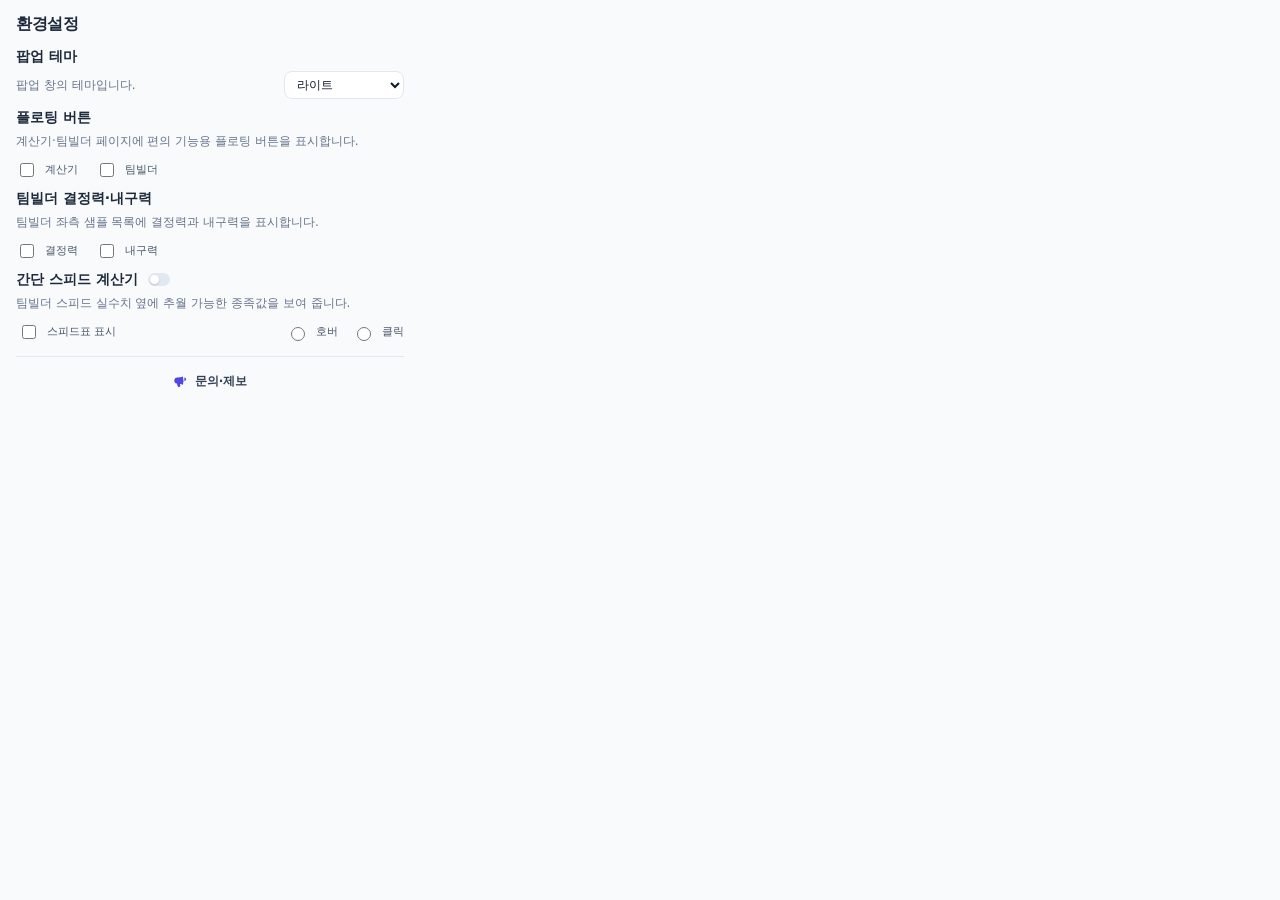
==== extension/popup.html @ 236f614c "feat(extension): 간단 스피드 계산기 환경설정과 팝업 UI 정리 - 팝업에 전체 On/Off, 스피드표 표시·호버/클릭 선택(chrome.storage) - 간단 계산" ====
<!DOCTYPE html>
<html lang="ko">
<head>
  <meta charset="UTF-8" />
  <meta name="viewport" content="width=device-width, initial-scale=1.0" />
  <title>도우미누오 · 환경설정</title>
  <link rel="stylesheet" href="popup.css" />
</head>
<body>
  <div class="wrap">
    <div class="popup-head">
      <h1 class="popup-title">환경설정</h1>
    </div>

    <section id="panelSettings" role="region" aria-label="환경설정">
      <section class="options-section options-section--theme" aria-labelledby="theme-heading">
        <h3 id="theme-heading" class="options-heading">팝업 테마</h3>
        <div class="theme-row">
          <p class="sub options-desc theme-row-desc">팝업 창의 테마입니다.</p>
          <label class="sr-only" for="themeSelect">팝업 테마 선택</label>
          <select id="themeSelect" class="options-theme-select" aria-labelledby="theme-heading">
            <option value="light">라이트</option>
            <option value="dark">다크</option>
            <option value="system">시스템 (자동)</option>
          </select>
        </div>
      </section>

      <section class="options-section" aria-labelledby="floating-heading">
        <h3 id="floating-heading" class="options-heading">플로팅 버튼</h3>
        <p class="sub options-desc">계산기·팀빌더 페이지에 편의 기능용 플로팅 버튼을 표시합니다.</p>
        <div class="settings-options-row" role="group" aria-label="플로팅 표시 대상">
          <label class="settings-option-row" for="showCalcFloating">
            <input type="checkbox" id="showCalcFloating" />
            <span>계산기</span>
          </label>
          <label class="settings-option-row" for="showTeamBuilderFloating">
            <input type="checkbox" id="showTeamBuilderFloating" />
            <span>팀빌더</span>
          </label>
        </div>
      </section>

      <section class="options-section" aria-labelledby="tb-inline-heading">
        <h3 id="tb-inline-heading" class="options-heading">팀빌더 결정력·내구력</h3>
        <p class="sub options-desc">팀빌더 좌측 샘플 목록에 결정력과 내구력을 표시합니다.</p>
        <div class="settings-options-row" role="group" aria-label="팀빌더 인라인 표시">
          <label class="settings-option-row" for="tbInlineMovePower">
            <input type="checkbox" id="tbInlineMovePower" />
            <span>결정력</span>
          </label>
          <label class="settings-option-row" for="tbInlineBulk">
            <input type="checkbox" id="tbInlineBulk" />
            <span>내구력</span>
          </label>
        </div>
      </section>

      <section class="options-section" aria-labelledby="simple-speed-heading">
        <div class="settings-heading-row">
          <h3 id="simple-speed-heading" class="options-heading">간단 스피드 계산기</h3>
          <label class="toggle-switch" title="기능 켜기/끄기">
            <input type="checkbox" id="simpleSpeedCalcEnabled" aria-labelledby="simple-speed-heading" />
            <span class="toggle-switch-track" aria-hidden="true"></span>
          </label>
        </div>
        <p class="sub options-desc">
          팀빌더 스피드 실수치 옆에 추월 가능한 종족값을 보여 줍니다.
        </p>
        <div id="speedTableOptions" class="speed-table-options">
          <div class="speed-table-row" role="group" aria-label="스피드표">
            <label class="settings-option-row speed-table-check" for="speedTableShow">
              <input type="checkbox" id="speedTableShow" />
              <span>스피드표 표시</span>
            </label>
            <div class="speed-table-trigger-radios" id="speedTableTriggerGroup">
              <label class="settings-option-row speed-trigger-radio" for="speedTableTriggerHover">
                <input type="radio" name="speedTableTrigger" id="speedTableTriggerHover" value="hover" />
                <span>호버</span>
              </label>
              <label class="settings-option-row speed-trigger-radio" for="speedTableTriggerClick">
                <input type="radio" name="speedTableTrigger" id="speedTableTriggerClick" value="click" />
                <span>클릭</span>
              </label>
            </div>
          </div>
        </div>
      </section>
    </section>

    <footer class="popup-foot">
      <a class="popup-foot__link"
         href="https://docs.google.com/forms/d/e/1FAIpQLSfA97NKxUqModwfLulTKqiBrSmnYvwPUEaMXa1__-lP5orG1Q/viewform?usp=header"
         target="_blank"
         rel="noopener noreferrer"
         aria-label="문의·제보 폼을 새 탭에서 엽니다">
        <svg class="popup-foot__icon" viewBox="0 0 24 24" aria-hidden="true" focusable="false">
          <path fill="currentColor" d="M16.881 4.346A23.112 23.112 0 0 1 8.25 6H7.5a5.25 5.25 0 0 0-.88 10.428 21.74 21.74 0 0 0 1.728 4.93c.42.838 1.41 1.21 2.32.94l.78-.236c.94-.281 1.456-1.282 1.151-2.214a17.836 17.836 0 0 0-1.1-2.69 23.115 23.115 0 0 1 5.382 1.345 23.247 23.247 0 0 0 0-14.157Z M19.5 6a3 3 0 0 1 0 6V6Z"/>
        </svg>
        <span class="popup-foot__text">문의·제보</span>
      </a>
    </footer>
  </div>

  <script src="popup.js"></script>
</body>
</html>
---- extension/popup.css ----
* {
  box-sizing: border-box;
}

html {
  color-scheme: light dark;
  --bg: #f8fafc;
  --text: #0f172a;
  --text-muted: #64748b;
  --heading: #1e293b;
  --label: #475569;
  --label-strong: #334155;
  --border: #e2e8f0;
  --card-bg: #fff;
  --input-bg: #fff;
  --btn-bg: #4f46e5;
  --focus: #818cf8;
  --focus-ring: rgba(129, 140, 248, 0.25);
}

@media (prefers-color-scheme: dark) {
  html:not([data-theme]) {
    --bg: #0f172a;
    --text: #e2e8f0;
    --text-muted: #94a3b8;
    --heading: #f8fafc;
    --label: #cbd5e1;
    --label-strong: #e2e8f0;
    --border: #334155;
    --card-bg: #1e293b;
    --input-bg: #0f172a;
    --btn-bg: #6366f1;
    --focus-ring: rgba(129, 140, 248, 0.35);
  }
}

html[data-theme='light'] {
  --bg: #f8fafc;
  --text: #0f172a;
  --text-muted: #64748b;
  --heading: #1e293b;
  --label: #475569;
  --label-strong: #334155;
  --border: #e2e8f0;
  --card-bg: #fff;
  --input-bg: #fff;
  --btn-bg: #4f46e5;
  --focus-ring: rgba(129, 140, 248, 0.25);
}

html[data-theme='dark'] {
  --bg: #0f172a;
  --text: #e2e8f0;
  --text-muted: #94a3b8;
  --heading: #f8fafc;
  --label: #cbd5e1;
  --label-strong: #e2e8f0;
  --border: #334155;
  --card-bg: #1e293b;
  --input-bg: #0f172a;
  --btn-bg: #6366f1;
  --focus-ring: rgba(129, 140, 248, 0.35);
}

@media (prefers-color-scheme: dark) {
  html[data-theme='system'] {
    --bg: #0f172a;
    --text: #e2e8f0;
    --text-muted: #94a3b8;
    --heading: #f8fafc;
    --label: #cbd5e1;
    --label-strong: #e2e8f0;
    --border: #334155;
    --card-bg: #1e293b;
    --input-bg: #0f172a;
    --btn-bg: #6366f1;
    --focus-ring: rgba(129, 140, 248, 0.35);
  }
}

body {
  margin: 0;
  min-width: 320px;
  max-width: 420px;
  font-family: system-ui, -apple-system, 'Segoe UI', sans-serif;
  font-size: 14px;
  line-height: 1.5;
  color: var(--text);
  background: var(--bg);
}

.wrap {
  padding: 14px 16px 16px;
}

.popup-head {
  display: flex;
  align-items: center;
  margin-bottom: 12px;
}

.popup-title {
  margin: 0;
  font-size: 16px;
  font-weight: 700;
  letter-spacing: -0.02em;
  line-height: 1.25;
  color: var(--heading);
}

.sub {
  margin: 0 0 10px;
  font-size: 12px;
  color: var(--text-muted);
}

#panelSettings .options-section {
  margin-top: 8px;
}

#panelSettings .options-section:first-of-type {
  margin-top: 0;
}

#panelSettings .options-heading {
  margin: 0 0 4px;
  font-size: 14px;
  font-weight: 700;
  color: var(--heading);
}

#panelSettings .settings-options-row {
  display: flex;
  flex-flow: row wrap;
  align-items: center;
  gap: 12px 18px;
  margin: 0 0 4px;
}

#panelSettings .settings-option-row {
  display: inline-flex;
  align-items: center;
  gap: 8px;
  margin: 0;
  font-size: 11px;
  font-weight: 400;
  line-height: 1.4;
  color: var(--label);
  cursor: pointer;
  user-select: none;
}

#panelSettings .settings-option-row input {
  flex-shrink: 0;
  width: 14px;
  height: 14px;
  accent-color: var(--btn-bg);
}

#panelSettings .options-desc {
  margin-bottom: 10px;
}

#panelSettings .theme-row {
  display: flex;
  flex-wrap: wrap;
  align-items: center;
  justify-content: space-between;
  gap: 8px 12px;
}

#panelSettings .theme-row-desc {
  flex: 1 1 auto;
  min-width: 0;
  margin-bottom: 0;
}

#panelSettings .settings-heading-row {
  display: flex;
  flex-wrap: wrap;
  align-items: center;
  justify-content: flex-start;
  gap: 10px;
  margin-bottom: 4px;
}

#panelSettings .settings-heading-row .options-heading {
  margin-bottom: 0;
  flex: 0 1 auto;
  min-width: 0;
}

.toggle-switch {
  position: relative;
  display: inline-block;
  flex: 0 0 auto;
  width: 22px;
  height: 13px;
  cursor: pointer;
}

.toggle-switch input {
  position: absolute;
  opacity: 0;
  width: 0;
  height: 0;
}

.toggle-switch-track {
  position: absolute;
  inset: 0;
  border-radius: 7px;
  background: var(--border);
  transition: background 0.2s ease;
}

.toggle-switch-track::after {
  content: '';
  position: absolute;
  top: 2px;
  left: 2px;
  width: 9px;
  height: 9px;
  border-radius: 50%;
  background: var(--card-bg);
  box-shadow: 0 1px 2px rgba(15, 23, 42, 0.18);
  transition: transform 0.2s ease;
}

.toggle-switch input:checked + .toggle-switch-track {
  background: var(--btn-bg);
}

.toggle-switch input:checked + .toggle-switch-track::after {
  transform: translateX(9px);
}

.toggle-switch input:focus-visible + .toggle-switch-track {
  box-shadow: 0 0 0 2px var(--focus-ring);
}

.speed-table-options {
  margin-top: 2px;
  padding-left: 2px;
}

.speed-table-row {
  display: flex;
  flex-wrap: wrap;
  align-items: center;
  justify-content: space-between;
  gap: 10px 14px;
}

.speed-table-check {
  margin: 0;
  flex: 1 1 auto;
  min-width: 0;
}

.speed-table-trigger-radios {
  display: flex;
  flex-wrap: nowrap;
  align-items: center;
  justify-content: flex-end;
  gap: 12px 14px;
  flex: 0 0 auto;
}

.speed-trigger-radio {
  margin: 0;
}

.speed-trigger-radio span {
  white-space: nowrap;
}

.speed-table-trigger-radios input[type='radio']:disabled + span {
  opacity: 0.45;
}

#speedTableShow:disabled + span {
  opacity: 0.55;
}

#panelSettings .options-theme-select {
  display: block;
  width: 100%;
  max-width: 100%;
  box-sizing: border-box;
  margin: 0;
  padding: 8px 10px;
  font-size: 13px;
  font-weight: 500;
  color: var(--text);
  background: var(--input-bg);
  border: 1px solid var(--border);
  border-radius: 8px;
  cursor: pointer;
}

#panelSettings .options-theme-select:focus {
  outline: none;
  border-color: var(--btn-bg);
  box-shadow: 0 0 0 2px var(--focus-ring);
}

#panelSettings .theme-row .options-theme-select {
  flex: 0 0 auto;
  width: auto;
  min-width: 7.5rem;
  max-width: 10rem;
  padding: 5px 8px;
  font-size: 12px;
}

.popup-foot {
  display: flex;
  justify-content: center;
  margin-top: 14px;
  padding-top: 10px;
  border-top: 1px solid var(--border);
}

.popup-foot__link {
  display: inline-flex;
  gap: 8px;
  align-items: center;
  padding: 6px 10px;
  color: var(--label);
  text-decoration: none;
  border-radius: 6px;
}

.popup-foot__link:hover,
.popup-foot__link:focus-visible {
  color: var(--label-strong);
  background: var(--card-bg);
  outline: none;
  box-shadow: 0 0 0 2px var(--focus-ring);
}

.popup-foot__icon {
  flex: 0 0 auto;
  width: 14px;
  height: 14px;
  color: var(--btn-bg);
}

.popup-foot__text {
  font-size: 12px;
  font-weight: 600;
  line-height: 1.4;
  color: var(--label-strong);
}

.sr-only {
  position: absolute;
  width: 1px;
  height: 1px;
  padding: 0;
  margin: -1px;
  overflow: hidden;
  clip: rect(0, 0, 0, 0);
  white-space: nowrap;
  border: 0;
}
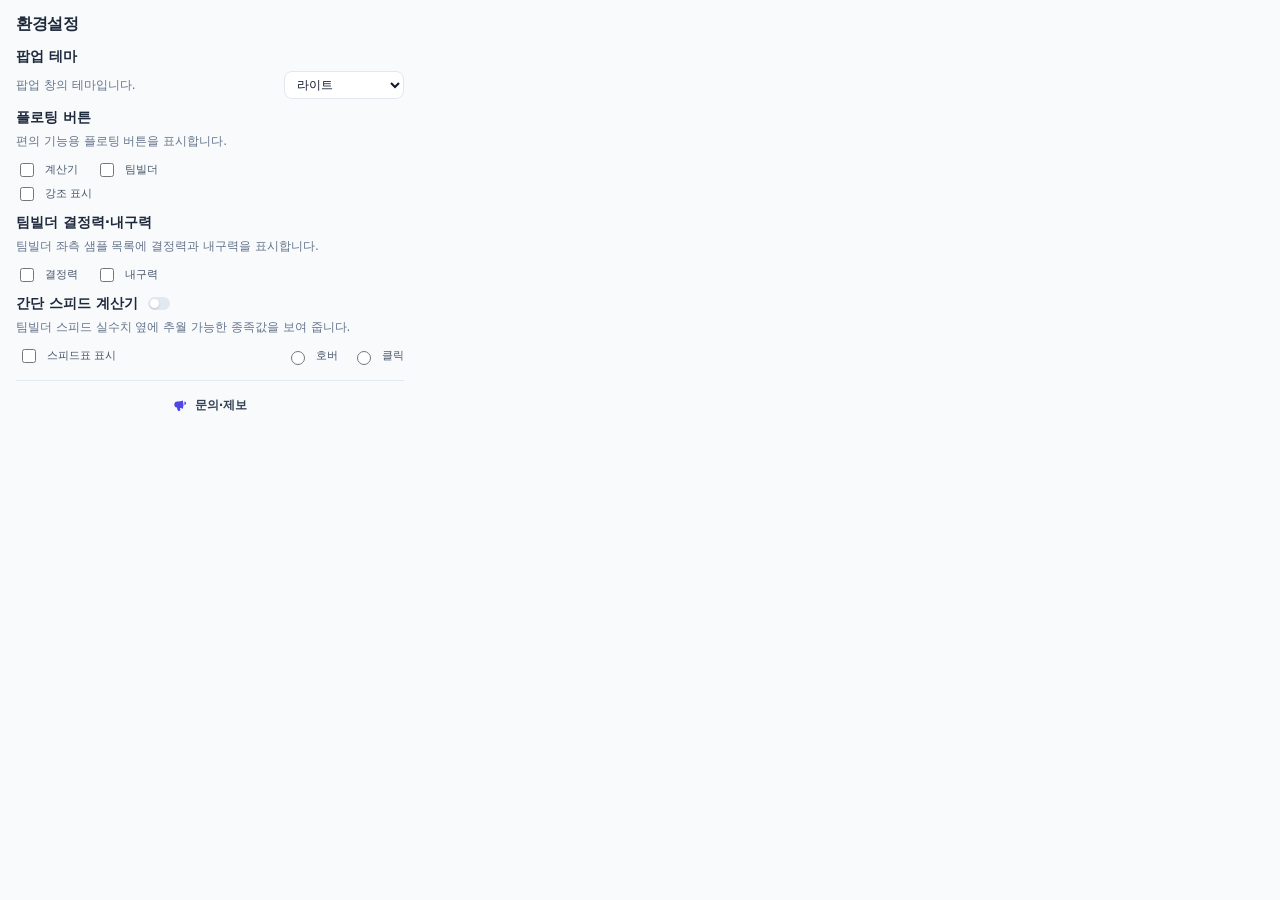
==== commit f6a2fa74: "feat(calc): ghost ring + FAB·팝업 조정 및 문서·README 정리 - calcGhostRing.js 추가, manifest·calcFill 연동 - 계산기 " ====
--- a/extension/popup.html
+++ b/extension/popup.html
@@ -28,7 +28,7 @@
 
       <section class="options-section" aria-labelledby="floating-heading">
         <h3 id="floating-heading" class="options-heading">플로팅 버튼</h3>
-        <p class="sub options-desc">계산기·팀빌더 페이지에 편의 기능용 플로팅 버튼을 표시합니다.</p>
+        <p class="sub options-desc">편의 기능용 플로팅 버튼을 표시합니다.</p>
         <div class="settings-options-row" role="group" aria-label="플로팅 표시 대상">
           <label class="settings-option-row" for="showCalcFloating">
             <input type="checkbox" id="showCalcFloating" />
@@ -37,6 +37,12 @@
           <label class="settings-option-row" for="showTeamBuilderFloating">
             <input type="checkbox" id="showTeamBuilderFloating" />
             <span>팀빌더</span>
+          </label>
+        </div>
+        <div class="settings-options-row" role="group" aria-label="데미지 계산기 패널 강조">
+          <label class="settings-option-row" for="calcGhostRingEnabled">
+            <input type="checkbox" id="calcGhostRingEnabled" />
+            <span>강조 표시</span>
           </label>
         </div>
       </section>
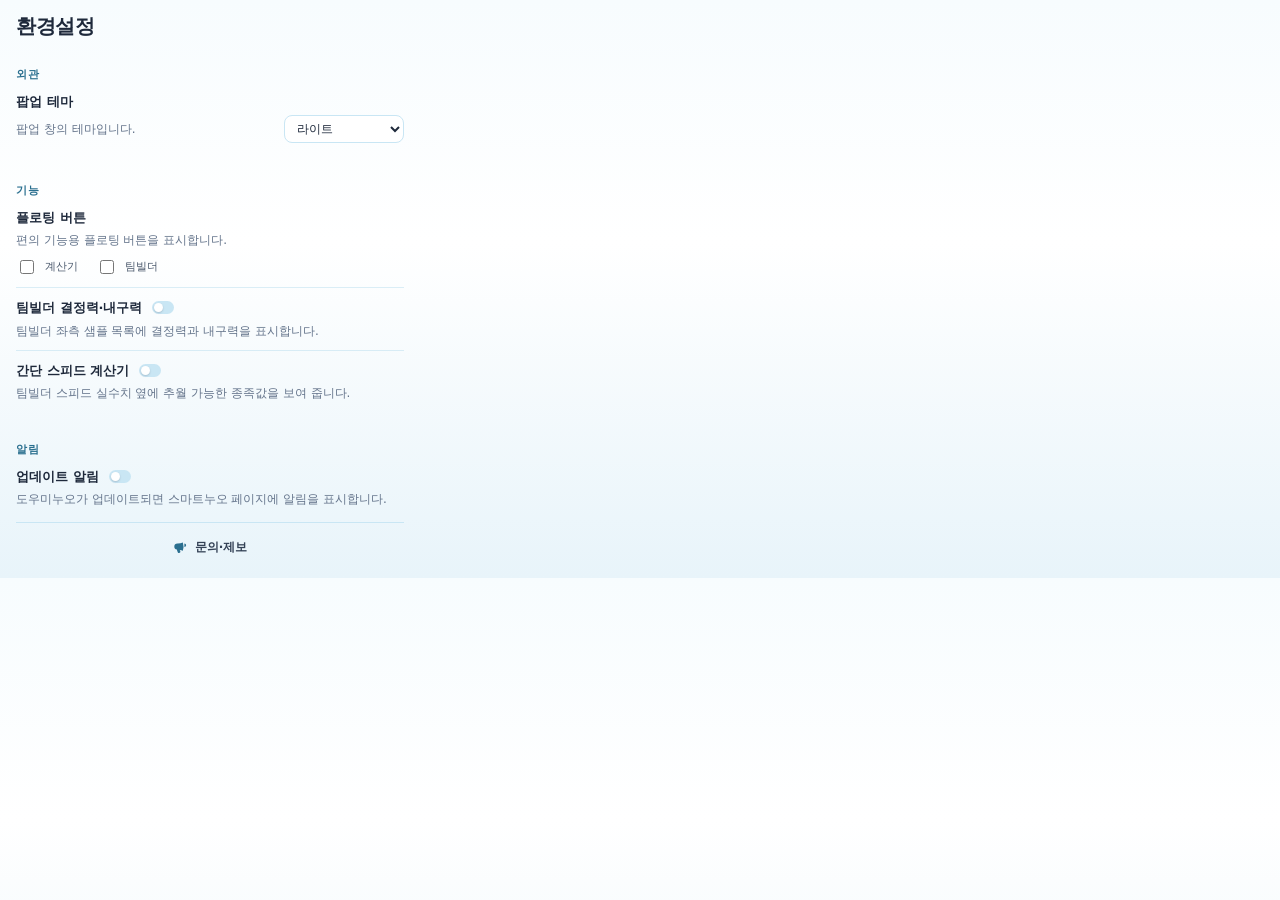
==== commit 7e87d0a4: "feat(ext): popup renewal, FAB prefs, update toast Embed settings popup from calc/team FABs; teal mod" ====
--- a/extension/popup.html
+++ b/extension/popup.html
@@ -10,9 +10,18 @@
   <div class="wrap">
     <div class="popup-head">
       <h1 class="popup-title">환경설정</h1>
+      <a id="popupVersion"
+         class="popup-version"
+         href="https://github.com/HyunbinPark2359/douminuo/blob/main/CHANGELOG.md"
+         target="_blank"
+         rel="noopener noreferrer"
+         aria-label="변경 내역을 새 탭에서 엽니다"></a>
     </div>
 
     <section id="panelSettings" role="region" aria-label="환경설정">
+
+      <h2 class="group-heading">외관</h2>
+
       <section class="options-section options-section--theme" aria-labelledby="theme-heading">
         <h3 id="theme-heading" class="options-heading">팝업 테마</h3>
         <div class="theme-row">
@@ -25,6 +34,8 @@
           </select>
         </div>
       </section>
+
+      <h2 class="group-heading">기능</h2>
 
       <section class="options-section" aria-labelledby="floating-heading">
         <h3 id="floating-heading" class="options-heading">플로팅 버튼</h3>
@@ -39,28 +50,22 @@
             <span>팀빌더</span>
           </label>
         </div>
-        <div class="settings-options-row" role="group" aria-label="데미지 계산기 패널 강조">
-          <label class="settings-option-row" for="calcGhostRingEnabled">
-            <input type="checkbox" id="calcGhostRingEnabled" />
-            <span>강조 표시</span>
+      </section>
+
+      <hr class="section-divider">
+
+      <section class="options-section" aria-labelledby="tb-inline-heading">
+        <div class="settings-heading-row">
+          <h3 id="tb-inline-heading" class="options-heading">팀빌더 결정력·내구력</h3>
+          <label class="toggle-switch" title="기능 켜기/끄기">
+            <input type="checkbox" id="tbInlineEnabled" aria-labelledby="tb-inline-heading" />
+            <span class="toggle-switch-track" aria-hidden="true"></span>
           </label>
         </div>
+        <p class="sub options-desc">팀빌더 좌측 샘플 목록에 결정력과 내구력을 표시합니다.</p>
       </section>
 
-      <section class="options-section" aria-labelledby="tb-inline-heading">
-        <h3 id="tb-inline-heading" class="options-heading">팀빌더 결정력·내구력</h3>
-        <p class="sub options-desc">팀빌더 좌측 샘플 목록에 결정력과 내구력을 표시합니다.</p>
-        <div class="settings-options-row" role="group" aria-label="팀빌더 인라인 표시">
-          <label class="settings-option-row" for="tbInlineMovePower">
-            <input type="checkbox" id="tbInlineMovePower" />
-            <span>결정력</span>
-          </label>
-          <label class="settings-option-row" for="tbInlineBulk">
-            <input type="checkbox" id="tbInlineBulk" />
-            <span>내구력</span>
-          </label>
-        </div>
-      </section>
+      <hr class="section-divider">
 
       <section class="options-section" aria-labelledby="simple-speed-heading">
         <div class="settings-heading-row">
@@ -70,28 +75,22 @@
             <span class="toggle-switch-track" aria-hidden="true"></span>
           </label>
         </div>
-        <p class="sub options-desc">
-          팀빌더 스피드 실수치 옆에 추월 가능한 종족값을 보여 줍니다.
-        </p>
-        <div id="speedTableOptions" class="speed-table-options">
-          <div class="speed-table-row" role="group" aria-label="스피드표">
-            <label class="settings-option-row speed-table-check" for="speedTableShow">
-              <input type="checkbox" id="speedTableShow" />
-              <span>스피드표 표시</span>
-            </label>
-            <div class="speed-table-trigger-radios" id="speedTableTriggerGroup">
-              <label class="settings-option-row speed-trigger-radio" for="speedTableTriggerHover">
-                <input type="radio" name="speedTableTrigger" id="speedTableTriggerHover" value="hover" />
-                <span>호버</span>
-              </label>
-              <label class="settings-option-row speed-trigger-radio" for="speedTableTriggerClick">
-                <input type="radio" name="speedTableTrigger" id="speedTableTriggerClick" value="click" />
-                <span>클릭</span>
-              </label>
-            </div>
-          </div>
+        <p class="sub options-desc">팀빌더 스피드 실수치 옆에 추월 가능한 종족값을 보여 줍니다.</p>
+      </section>
+
+      <h2 class="group-heading">알림</h2>
+
+      <section class="options-section" aria-labelledby="update-notice-heading">
+        <div class="settings-heading-row">
+          <h3 id="update-notice-heading" class="options-heading">업데이트 알림</h3>
+          <label class="toggle-switch" title="기능 켜기/끄기">
+            <input type="checkbox" id="updateNoticeEnabled" aria-labelledby="update-notice-heading" />
+            <span class="toggle-switch-track" aria-hidden="true"></span>
+          </label>
         </div>
+        <p class="sub options-desc">도우미누오가 업데이트되면 스마트누오 페이지에 알림을 표시합니다.</p>
       </section>
+
     </section>
 
     <footer class="popup-foot">
--- a/extension/popup.css
+++ b/extension/popup.css
@@ -4,77 +4,88 @@
 
 html {
   color-scheme: light dark;
-  --bg: #f8fafc;
-  --text: #0f172a;
+  --bg: #f7fcfe;
+  --text: #1e293b;
   --text-muted: #64748b;
   --heading: #1e293b;
+  --group-heading: #2a6f8f;
   --label: #475569;
   --label-strong: #334155;
-  --border: #e2e8f0;
-  --card-bg: #fff;
-  --input-bg: #fff;
-  --btn-bg: #4f46e5;
-  --focus: #818cf8;
-  --focus-ring: rgba(129, 140, 248, 0.25);
+  --border: #c9e6f4;
+  --section-div: rgba(156, 207, 229, 0.35);
+  --card-bg: #ffffff;
+  --input-bg: #ffffff;
+  --btn-bg: #2a6f8f;
+  --focus-ring: rgba(156, 207, 229, 0.45);
 }
 
 @media (prefers-color-scheme: dark) {
   html:not([data-theme]) {
-    --bg: #0f172a;
-    --text: #e2e8f0;
-    --text-muted: #94a3b8;
-    --heading: #f8fafc;
-    --label: #cbd5e1;
-    --label-strong: #e2e8f0;
-    --border: #334155;
-    --card-bg: #1e293b;
-    --input-bg: #0f172a;
-    --btn-bg: #6366f1;
-    --focus-ring: rgba(129, 140, 248, 0.35);
+    --bg: #07111d;
+    --text: #c8e2f0;
+    --text-muted: #5e91ae;
+    --heading: #daeefa;
+    --group-heading: #7ec8e3;
+    --label: #7aadca;
+    --label-strong: #aed4e8;
+    --border: #1e3a52;
+    --section-div: rgba(90, 168, 204, 0.15);
+    --card-bg: #0c1b2a;
+    --input-bg: #060f1a;
+    --btn-bg: #5aa8cc;
+    --focus-ring: rgba(90, 168, 204, 0.35);
   }
 }
 
 html[data-theme='light'] {
-  --bg: #f8fafc;
-  --text: #0f172a;
+  color-scheme: light;
+  --bg: #f7fcfe;
+  --text: #1e293b;
   --text-muted: #64748b;
   --heading: #1e293b;
+  --group-heading: #2a6f8f;
   --label: #475569;
   --label-strong: #334155;
-  --border: #e2e8f0;
-  --card-bg: #fff;
-  --input-bg: #fff;
-  --btn-bg: #4f46e5;
-  --focus-ring: rgba(129, 140, 248, 0.25);
+  --border: #c9e6f4;
+  --section-div: rgba(156, 207, 229, 0.35);
+  --card-bg: #ffffff;
+  --input-bg: #ffffff;
+  --btn-bg: #2a6f8f;
+  --focus-ring: rgba(156, 207, 229, 0.45);
 }
 
 html[data-theme='dark'] {
-  --bg: #0f172a;
-  --text: #e2e8f0;
-  --text-muted: #94a3b8;
-  --heading: #f8fafc;
-  --label: #cbd5e1;
-  --label-strong: #e2e8f0;
-  --border: #334155;
-  --card-bg: #1e293b;
-  --input-bg: #0f172a;
-  --btn-bg: #6366f1;
-  --focus-ring: rgba(129, 140, 248, 0.35);
+  color-scheme: dark;
+  --bg: #07111d;
+  --text: #c8e2f0;
+  --text-muted: #5e91ae;
+  --heading: #daeefa;
+  --group-heading: #7ec8e3;
+  --label: #7aadca;
+  --label-strong: #aed4e8;
+  --border: #1e3a52;
+  --section-div: rgba(90, 168, 204, 0.15);
+  --card-bg: #0c1b2a;
+  --input-bg: #060f1a;
+  --btn-bg: #5aa8cc;
+  --focus-ring: rgba(90, 168, 204, 0.35);
 }
 
 @media (prefers-color-scheme: dark) {
   html[data-theme='system'] {
-    --bg: #0f172a;
-    --text: #e2e8f0;
-    --text-muted: #94a3b8;
-    --heading: #f8fafc;
-    --label: #cbd5e1;
-    --label-strong: #e2e8f0;
-    --border: #334155;
-    --card-bg: #1e293b;
-    --input-bg: #0f172a;
-    --btn-bg: #6366f1;
-    --focus-ring: rgba(129, 140, 248, 0.35);
+    --bg: #07111d;
+    --text: #c8e2f0;
+    --text-muted: #5e91ae;
+    --heading: #daeefa;
+    --group-heading: #7ec8e3;
+    --label: #7aadca;
+    --label-strong: #aed4e8;
+    --border: #1e3a52;
+    --section-div: rgba(90, 168, 204, 0.15);
+    --card-bg: #0c1b2a;
+    --input-bg: #060f1a;
+    --btn-bg: #5aa8cc;
+    --focus-ring: rgba(90, 168, 204, 0.35);
   }
 }
 
@@ -86,7 +97,22 @@
   font-size: 14px;
   line-height: 1.5;
   color: var(--text);
-  background: var(--bg);
+  background: linear-gradient(180deg, #f7fcfe 0%, #ffffff 42%, #e8f4fa 100%);
+}
+
+@media (prefers-color-scheme: dark) {
+  html:not([data-theme]) body,
+  html[data-theme='system'] body {
+    background: #07111d;
+  }
+}
+
+html[data-theme='dark'] body {
+  background: #07111d;
+}
+
+body.embed {
+  min-width: 0;
 }
 
 .wrap {
@@ -96,35 +122,69 @@
 .popup-head {
   display: flex;
   align-items: center;
-  margin-bottom: 12px;
+  margin-bottom: 28px;
 }
 
 .popup-title {
   margin: 0;
-  font-size: 16px;
+  font-size: 20px;
   font-weight: 700;
   letter-spacing: -0.02em;
   line-height: 1.25;
   color: var(--heading);
 }
 
+.popup-version {
+  margin-left: auto;
+  padding: 2px 4px;
+  font-size: 11px;
+  font-weight: 500;
+  line-height: 1.4;
+  color: var(--text-muted);
+  text-decoration: none;
+  font-variant-numeric: tabular-nums;
+  border-radius: 4px;
+}
+
+.popup-version:hover,
+.popup-version:focus-visible {
+  color: var(--label-strong);
+  outline: none;
+  box-shadow: 0 0 0 2px var(--focus-ring);
+}
+
 .sub {
-  margin: 0 0 10px;
+  margin: 0 0 8px;
   font-size: 12px;
   color: var(--text-muted);
 }
 
+.group-heading {
+  margin: 40px 0 8px;
+  font-size: 11px;
+  font-weight: 700;
+  letter-spacing: 0.06em;
+  text-transform: uppercase;
+  color: var(--group-heading);
+}
+
+.group-heading:first-child {
+  margin-top: 0;
+}
+
+.section-divider {
+  border: none;
+  border-top: 1px solid var(--section-div);
+  margin: 10px 0;
+}
+
 #panelSettings .options-section {
-  margin-top: 8px;
-}
-
-#panelSettings .options-section:first-of-type {
   margin-top: 0;
 }
 
 #panelSettings .options-heading {
   margin: 0 0 4px;
-  font-size: 14px;
+  font-size: 13px;
   font-weight: 700;
   color: var(--heading);
 }
@@ -158,7 +218,7 @@
 }
 
 #panelSettings .options-desc {
-  margin-bottom: 10px;
+  margin-bottom: 8px;
 }
 
 #panelSettings .theme-row {
@@ -237,50 +297,6 @@
 
 .toggle-switch input:focus-visible + .toggle-switch-track {
   box-shadow: 0 0 0 2px var(--focus-ring);
-}
-
-.speed-table-options {
-  margin-top: 2px;
-  padding-left: 2px;
-}
-
-.speed-table-row {
-  display: flex;
-  flex-wrap: wrap;
-  align-items: center;
-  justify-content: space-between;
-  gap: 10px 14px;
-}
-
-.speed-table-check {
-  margin: 0;
-  flex: 1 1 auto;
-  min-width: 0;
-}
-
-.speed-table-trigger-radios {
-  display: flex;
-  flex-wrap: nowrap;
-  align-items: center;
-  justify-content: flex-end;
-  gap: 12px 14px;
-  flex: 0 0 auto;
-}
-
-.speed-trigger-radio {
-  margin: 0;
-}
-
-.speed-trigger-radio span {
-  white-space: nowrap;
-}
-
-.speed-table-trigger-radios input[type='radio']:disabled + span {
-  opacity: 0.45;
-}
-
-#speedTableShow:disabled + span {
-  opacity: 0.55;
 }
 
 #panelSettings .options-theme-select {
@@ -354,6 +370,12 @@
   color: var(--label-strong);
 }
 
+/* 스크롤바 */
+::-webkit-scrollbar { width: 5px; }
+::-webkit-scrollbar-track { background: var(--bg); }
+::-webkit-scrollbar-thumb { background: var(--border); border-radius: 3px; }
+::-webkit-scrollbar-thumb:hover { background: var(--text-muted); }
+
 .sr-only {
   position: absolute;
   width: 1px;
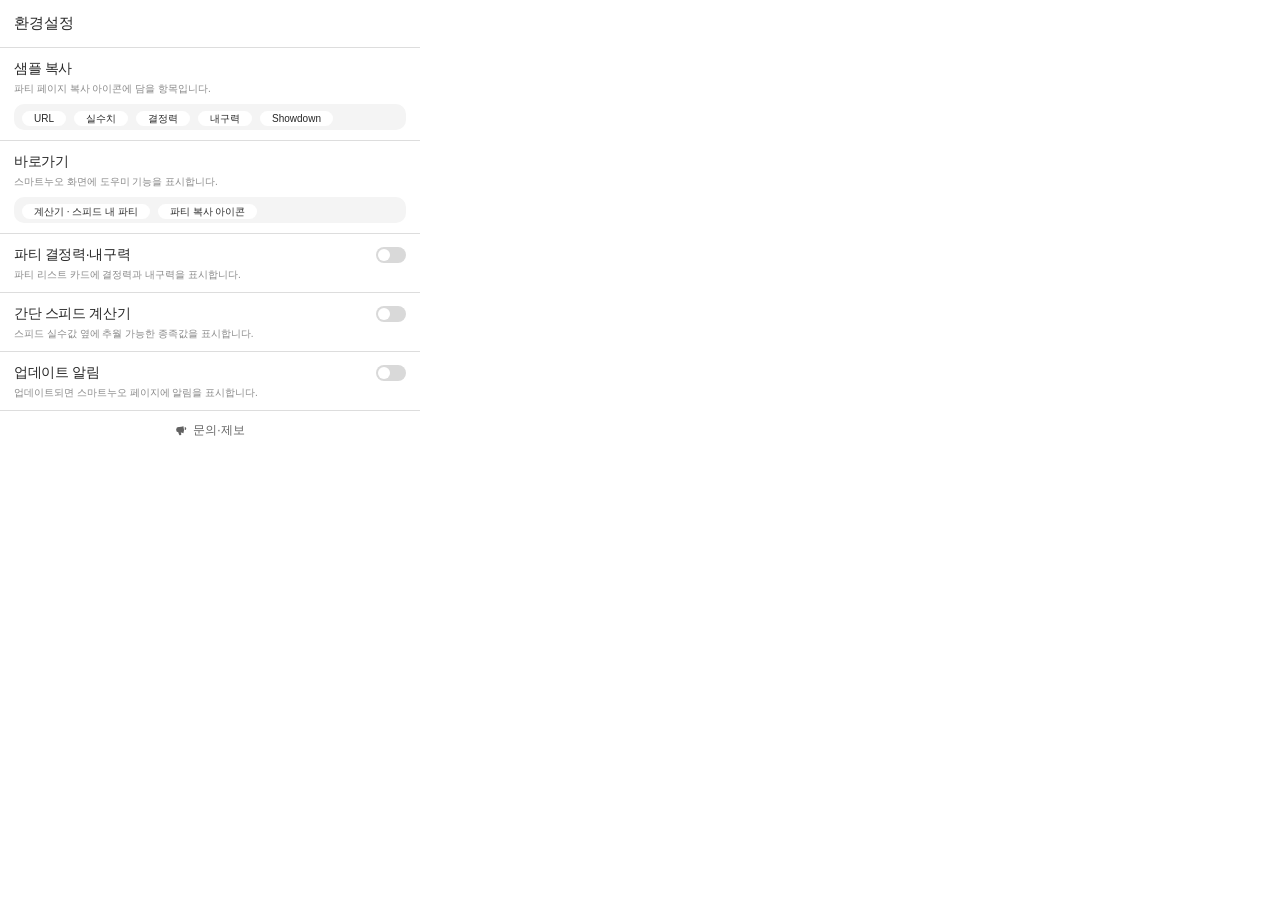
==== commit ef5c25db: "feat(ext): restyle prefs to site scheme, move copy options Co-Authored-By: Claude Opus 5.5 <noreply@" ====
--- a/extension/popup.html
+++ b/extension/popup.html
@@ -8,7 +8,7 @@
 </head>
 <body>
   <div class="wrap">
-    <div class="popup-head">
+    <header class="popup-head">
       <h1 class="popup-title">환경설정</h1>
       <a id="popupVersion"
          class="popup-version"
@@ -16,79 +16,62 @@
          target="_blank"
          rel="noopener noreferrer"
          aria-label="변경 내역을 새 탭에서 엽니다"></a>
-    </div>
+    </header>
 
     <section id="panelSettings" role="region" aria-label="환경설정">
 
-      <h2 class="group-heading">외관</h2>
-
-      <section class="options-section options-section--theme" aria-labelledby="theme-heading">
-        <h3 id="theme-heading" class="options-heading">팝업 테마</h3>
-        <div class="theme-row">
-          <p class="sub options-desc theme-row-desc">팝업 창의 테마입니다.</p>
-          <label class="sr-only" for="themeSelect">팝업 테마 선택</label>
-          <select id="themeSelect" class="options-theme-select" aria-labelledby="theme-heading">
-            <option value="light">라이트</option>
-            <option value="dark">다크</option>
-            <option value="system">시스템 (자동)</option>
-          </select>
+      <section class="options-section" aria-labelledby="copy-heading">
+        <h3 id="copy-heading" class="options-heading">샘플 복사</h3>
+        <p class="sub options-desc">파티 페이지 복사 아이콘에 담을 항목입니다.</p>
+        <div class="settings-options-row" role="group" aria-labelledby="copy-heading">
+          <label class="settings-option-row" for="optUrls"><input type="checkbox" id="optUrls" /><span>URL</span></label>
+          <label class="settings-option-row" for="optReal"><input type="checkbox" id="optReal" /><span>실수치</span></label>
+          <label class="settings-option-row" for="optPow"><input type="checkbox" id="optPow" /><span>결정력</span></label>
+          <label class="settings-option-row" for="optBulk"><input type="checkbox" id="optBulk" /><span>내구력</span></label>
+          <label class="settings-option-row" for="optSd"><input type="checkbox" id="optSd" /><span>Showdown</span></label>
         </div>
       </section>
 
-      <h2 class="group-heading">기능</h2>
-
-      <section class="options-section" aria-labelledby="floating-heading">
-        <h3 id="floating-heading" class="options-heading">플로팅 버튼</h3>
-        <p class="sub options-desc">편의 기능용 플로팅 버튼을 표시합니다.</p>
-        <div class="settings-options-row" role="group" aria-label="플로팅 표시 대상">
-          <label class="settings-option-row" for="showCalcFloating">
-            <input type="checkbox" id="showCalcFloating" />
-            <span>계산기</span>
-          </label>
-          <label class="settings-option-row" for="showTeamBuilderFloating">
-            <input type="checkbox" id="showTeamBuilderFloating" />
-            <span>팀빌더</span>
-          </label>
+      <section class="options-section" aria-labelledby="entry-heading">
+        <h3 id="entry-heading" class="options-heading">바로가기</h3>
+        <p class="sub options-desc">스마트누오 화면에 도우미 기능을 표시합니다.</p>
+        <div class="settings-options-row" role="group" aria-labelledby="entry-heading">
+          <label class="settings-option-row" for="showCalcFloating"><input type="checkbox" id="showCalcFloating" /><span>계산기 · 스피드 내 파티</span></label>
+          <label class="settings-option-row" for="showTeamBuilderFloating"><input type="checkbox" id="showTeamBuilderFloating" /><span>파티 복사 아이콘</span></label>
         </div>
       </section>
 
-      <hr class="section-divider">
-
       <section class="options-section" aria-labelledby="tb-inline-heading">
         <div class="settings-heading-row">
-          <h3 id="tb-inline-heading" class="options-heading">팀빌더 결정력·내구력</h3>
-          <label class="toggle-switch" title="기능 켜기/끄기">
+          <h3 id="tb-inline-heading" class="options-heading">파티 결정력·내구력</h3>
+          <label class="toggle-switch" title="켜기/끄기">
             <input type="checkbox" id="tbInlineEnabled" aria-labelledby="tb-inline-heading" />
             <span class="toggle-switch-track" aria-hidden="true"></span>
           </label>
         </div>
-        <p class="sub options-desc">팀빌더 좌측 샘플 목록에 결정력과 내구력을 표시합니다.</p>
+        <p class="sub options-desc">파티 리스트 카드에 결정력과 내구력을 표시합니다.</p>
       </section>
-
-      <hr class="section-divider">
 
       <section class="options-section" aria-labelledby="simple-speed-heading">
         <div class="settings-heading-row">
           <h3 id="simple-speed-heading" class="options-heading">간단 스피드 계산기</h3>
-          <label class="toggle-switch" title="기능 켜기/끄기">
+          <label class="toggle-switch" title="켜기/끄기">
             <input type="checkbox" id="simpleSpeedCalcEnabled" aria-labelledby="simple-speed-heading" />
             <span class="toggle-switch-track" aria-hidden="true"></span>
           </label>
         </div>
-        <p class="sub options-desc">팀빌더 스피드 실수치 옆에 추월 가능한 종족값을 보여 줍니다.</p>
+        <p class="sub options-desc">스피드 실수값 옆에 추월 가능한 종족값을 표시합니다.</p>
       </section>
-
-      <h2 class="group-heading">알림</h2>
 
       <section class="options-section" aria-labelledby="update-notice-heading">
         <div class="settings-heading-row">
           <h3 id="update-notice-heading" class="options-heading">업데이트 알림</h3>
-          <label class="toggle-switch" title="기능 켜기/끄기">
+          <label class="toggle-switch" title="켜기/끄기">
             <input type="checkbox" id="updateNoticeEnabled" aria-labelledby="update-notice-heading" />
             <span class="toggle-switch-track" aria-hidden="true"></span>
           </label>
         </div>
-        <p class="sub options-desc">도우미누오가 업데이트되면 스마트누오 페이지에 알림을 표시합니다.</p>
+        <p class="sub options-desc">업데이트되면 스마트누오 페이지에 알림을 표시합니다.</p>
       </section>
 
     </section>
--- a/extension/popup.css
+++ b/extension/popup.css
@@ -1,389 +1,136 @@
-* {
-  box-sizing: border-box;
+@font-face { font-family: SCDream; font-weight: 300; src: url('https://smartnuo.com/font/SCDream/SCDream3.otf'); }
+@font-face { font-family: SCDream; font-weight: 400; src: url('https://smartnuo.com/font/SCDream/SCDream4.otf'); }
+@font-face { font-family: SCDream; font-weight: 500; src: url('https://smartnuo.com/font/SCDream/SCDream5.otf'); }
+
+/* sync: styles/nuoTokens.js (팝업은 사이트 밖 — 실측 폴백값만) */
+:root {
+  --nuo-primary: #e4007f;
+  --nuo-primary-focus: #e4007fb3;
+  --nuo-border: #ddd;
+  --nuo-chip-track: #f4f4f4;
+  --nuo-chip-off: #d9d9d9;
+  --nuo-text: #000;
+  --nuo-text-strong: #272727;
+  --nuo-text-muted: #626262;
+  --nuo-text-subtle: #888;
+  color-scheme: light;
 }
 
-html {
-  color-scheme: light dark;
-  --bg: #f7fcfe;
-  --text: #1e293b;
-  --text-muted: #64748b;
-  --heading: #1e293b;
-  --group-heading: #2a6f8f;
-  --label: #475569;
-  --label-strong: #334155;
-  --border: #c9e6f4;
-  --section-div: rgba(156, 207, 229, 0.35);
-  --card-bg: #ffffff;
-  --input-bg: #ffffff;
-  --btn-bg: #2a6f8f;
-  --focus-ring: rgba(156, 207, 229, 0.45);
-}
-
-@media (prefers-color-scheme: dark) {
-  html:not([data-theme]) {
-    --bg: #07111d;
-    --text: #c8e2f0;
-    --text-muted: #5e91ae;
-    --heading: #daeefa;
-    --group-heading: #7ec8e3;
-    --label: #7aadca;
-    --label-strong: #aed4e8;
-    --border: #1e3a52;
-    --section-div: rgba(90, 168, 204, 0.15);
-    --card-bg: #0c1b2a;
-    --input-bg: #060f1a;
-    --btn-bg: #5aa8cc;
-    --focus-ring: rgba(90, 168, 204, 0.35);
-  }
-}
-
-html[data-theme='light'] {
-  color-scheme: light;
-  --bg: #f7fcfe;
-  --text: #1e293b;
-  --text-muted: #64748b;
-  --heading: #1e293b;
-  --group-heading: #2a6f8f;
-  --label: #475569;
-  --label-strong: #334155;
-  --border: #c9e6f4;
-  --section-div: rgba(156, 207, 229, 0.35);
-  --card-bg: #ffffff;
-  --input-bg: #ffffff;
-  --btn-bg: #2a6f8f;
-  --focus-ring: rgba(156, 207, 229, 0.45);
-}
-
-html[data-theme='dark'] {
-  color-scheme: dark;
-  --bg: #07111d;
-  --text: #c8e2f0;
-  --text-muted: #5e91ae;
-  --heading: #daeefa;
-  --group-heading: #7ec8e3;
-  --label: #7aadca;
-  --label-strong: #aed4e8;
-  --border: #1e3a52;
-  --section-div: rgba(90, 168, 204, 0.15);
-  --card-bg: #0c1b2a;
-  --input-bg: #060f1a;
-  --btn-bg: #5aa8cc;
-  --focus-ring: rgba(90, 168, 204, 0.35);
-}
-
-@media (prefers-color-scheme: dark) {
-  html[data-theme='system'] {
-    --bg: #07111d;
-    --text: #c8e2f0;
-    --text-muted: #5e91ae;
-    --heading: #daeefa;
-    --group-heading: #7ec8e3;
-    --label: #7aadca;
-    --label-strong: #aed4e8;
-    --border: #1e3a52;
-    --section-div: rgba(90, 168, 204, 0.15);
-    --card-bg: #0c1b2a;
-    --input-bg: #060f1a;
-    --btn-bg: #5aa8cc;
-    --focus-ring: rgba(90, 168, 204, 0.35);
-  }
-}
+* { box-sizing: border-box; }
 
 body {
   margin: 0;
   min-width: 320px;
   max-width: 420px;
-  font-family: system-ui, -apple-system, 'Segoe UI', sans-serif;
+  font-family: SCDream, "Noto Sans KR", sans-serif;
   font-size: 14px;
   line-height: 1.5;
-  color: var(--text);
-  background: linear-gradient(180deg, #f7fcfe 0%, #ffffff 42%, #e8f4fa 100%);
+  color: var(--nuo-text);
+  background: #fff;
 }
-
-@media (prefers-color-scheme: dark) {
-  html:not([data-theme]) body,
-  html[data-theme='system'] body {
-    background: #07111d;
-  }
-}
-
-html[data-theme='dark'] body {
-  background: #07111d;
-}
-
-body.embed {
-  min-width: 0;
-}
-
-.wrap {
-  padding: 14px 16px 16px;
-}
+body.embed { min-width: 0; }
 
 .popup-head {
   display: flex;
   align-items: center;
-  margin-bottom: 28px;
+  height: 48px;
+  padding: 0 14px;
+  border-bottom: 1px solid var(--nuo-border);
 }
-
-.popup-title {
-  margin: 0;
-  font-size: 20px;
-  font-weight: 700;
-  letter-spacing: -0.02em;
-  line-height: 1.25;
-  color: var(--heading);
-}
-
+body.embed .popup-head { padding-right: 40px; }
+.popup-title { margin: 0; font-size: 15px; font-weight: 500; color: var(--nuo-text-strong); }
 .popup-version {
   margin-left: auto;
-  padding: 2px 4px;
-  font-size: 11px;
-  font-weight: 500;
-  line-height: 1.4;
-  color: var(--text-muted);
+  font-size: 10px;
+  color: var(--nuo-text-subtle);
   text-decoration: none;
   font-variant-numeric: tabular-nums;
-  border-radius: 4px;
 }
+.popup-version:hover { color: var(--nuo-primary); }
 
-.popup-version:hover,
-.popup-version:focus-visible {
-  color: var(--label-strong);
-  outline: none;
-  box-shadow: 0 0 0 2px var(--focus-ring);
+#panelSettings .options-section { padding: 10px 14px; border-bottom: 1px solid var(--nuo-border); }
+#panelSettings .options-heading {
+  margin: 0;
+  font-size: 14px;
+  font-weight: 500;
+  letter-spacing: -0.35px;
+  color: var(--nuo-text-strong);
 }
+.sub { margin: 2px 0 8px; font-size: 10px; color: var(--nuo-text-subtle); }
+.settings-heading-row + .sub { margin-bottom: 0; }
+#panelSettings .settings-heading-row { display: flex; align-items: center; justify-content: space-between; }
 
-.sub {
-  margin: 0 0 8px;
-  font-size: 12px;
-  color: var(--text-muted);
-}
-
-.group-heading {
-  margin: 40px 0 8px;
-  font-size: 11px;
-  font-weight: 700;
-  letter-spacing: 0.06em;
-  text-transform: uppercase;
-  color: var(--group-heading);
-}
-
-.group-heading:first-child {
-  margin-top: 0;
-}
-
-.section-divider {
-  border: none;
-  border-top: 1px solid var(--section-div);
-  margin: 10px 0;
-}
-
-#panelSettings .options-section {
-  margin-top: 0;
-}
-
-#panelSettings .options-heading {
-  margin: 0 0 4px;
-  font-size: 13px;
-  font-weight: 700;
-  color: var(--heading);
-}
-
+/* 급소/충전 칩 트랙 규격 (사이트 실측) */
 #panelSettings .settings-options-row {
-  display: flex;
-  flex-flow: row wrap;
-  align-items: center;
-  gap: 12px 18px;
-  margin: 0 0 4px;
-}
-
-#panelSettings .settings-option-row {
-  display: inline-flex;
-  align-items: center;
-  gap: 8px;
-  margin: 0;
-  font-size: 11px;
-  font-weight: 400;
-  line-height: 1.4;
-  color: var(--label);
-  cursor: pointer;
-  user-select: none;
-}
-
-#panelSettings .settings-option-row input {
-  flex-shrink: 0;
-  width: 14px;
-  height: 14px;
-  accent-color: var(--btn-bg);
-}
-
-#panelSettings .options-desc {
-  margin-bottom: 8px;
-}
-
-#panelSettings .theme-row {
   display: flex;
   flex-wrap: wrap;
   align-items: center;
-  justify-content: space-between;
-  gap: 8px 12px;
+  gap: 8px;
+  min-height: 26px;
+  padding: 0 8px;
+  border-radius: 10px;
+  background: var(--nuo-chip-track);
 }
+#panelSettings .settings-option-row { position: relative; cursor: pointer; user-select: none; }
+#panelSettings .settings-option-row input { position: absolute; opacity: 0; width: 0; height: 0; margin: 0; }
+#panelSettings .settings-option-row span {
+  display: inline-flex;
+  align-items: center;
+  height: 15px;
+  padding: 0 12px;
+  border-radius: 10px;
+  background: #fff;
+  color: var(--nuo-text-strong);
+  font-size: 10px;
+  transition: background-color 0.15s, color 0.15s;
+}
+#panelSettings .settings-option-row input:checked + span { background: var(--nuo-primary); color: #fff; }
+#panelSettings .settings-option-row input:focus-visible + span { outline: 2px solid var(--nuo-primary-focus); outline-offset: 1px; }
+#panelSettings .settings-option-row.is-muted { cursor: default; }
+#panelSettings .settings-option-row.is-muted span { opacity: 0.4; }
 
-#panelSettings .theme-row-desc {
-  flex: 1 1 auto;
-  min-width: 0;
-  margin-bottom: 0;
-}
-
-#panelSettings .settings-heading-row {
-  display: flex;
-  flex-wrap: wrap;
-  align-items: center;
-  justify-content: flex-start;
-  gap: 10px;
-  margin-bottom: 4px;
-}
-
-#panelSettings .settings-heading-row .options-heading {
-  margin-bottom: 0;
-  flex: 0 1 auto;
-  min-width: 0;
-}
-
-.toggle-switch {
-  position: relative;
-  display: inline-block;
-  flex: 0 0 auto;
-  width: 22px;
-  height: 13px;
-  cursor: pointer;
-}
-
-.toggle-switch input {
-  position: absolute;
-  opacity: 0;
-  width: 0;
-  height: 0;
-}
-
+.toggle-switch { position: relative; flex: 0 0 auto; width: 30px; height: 16px; cursor: pointer; }
+.toggle-switch input { position: absolute; opacity: 0; width: 0; height: 0; margin: 0; }
 .toggle-switch-track {
   position: absolute;
   inset: 0;
-  border-radius: 7px;
-  background: var(--border);
-  transition: background 0.2s ease;
+  border-radius: 8px;
+  background: var(--nuo-chip-off);
+  transition: background-color 0.15s;
 }
-
 .toggle-switch-track::after {
   content: '';
   position: absolute;
   top: 2px;
   left: 2px;
-  width: 9px;
-  height: 9px;
+  width: 12px;
+  height: 12px;
   border-radius: 50%;
-  background: var(--card-bg);
-  box-shadow: 0 1px 2px rgba(15, 23, 42, 0.18);
-  transition: transform 0.2s ease;
+  background: #fff;
+  transition: transform 0.15s;
+}
+.toggle-switch input:checked + .toggle-switch-track { background: var(--nuo-primary); }
+.toggle-switch input:checked + .toggle-switch-track::after { transform: translateX(14px); }
+.toggle-switch input:focus-visible + .toggle-switch-track { outline: 2px solid var(--nuo-primary-focus); outline-offset: 1px; }
+
+.popup-foot { display: flex; justify-content: center; padding: 10px 14px; }
+.popup-foot__link {
+  display: inline-flex;
+  gap: 6px;
+  align-items: center;
+  color: var(--nuo-text-muted);
+  text-decoration: none;
+  font-size: 12px;
+}
+.popup-foot__link:hover { color: var(--nuo-primary); }
+.popup-foot__icon { width: 12px; height: 12px; }
+
+::-webkit-scrollbar { width: 5px; }
+::-webkit-scrollbar-thumb { background: var(--nuo-chip-off); border-radius: 3px; }
+
+.sr-only {
+  position: absolute; width: 1px; height: 1px; padding: 0; margin: -1px;
+  overflow: hidden; clip: rect(0, 0, 0, 0); white-space: nowrap; border: 0;
 }
 
-.toggle-switch input:checked + .toggle-switch-track {
-  background: var(--btn-bg);
-}
-
-.toggle-switch input:checked + .toggle-switch-track::after {
-  transform: translateX(9px);
-}
-
-.toggle-switch input:focus-visible + .toggle-switch-track {
-  box-shadow: 0 0 0 2px var(--focus-ring);
-}
-
-#panelSettings .options-theme-select {
-  display: block;
-  width: 100%;
-  max-width: 100%;
-  box-sizing: border-box;
-  margin: 0;
-  padding: 8px 10px;
-  font-size: 13px;
-  font-weight: 500;
-  color: var(--text);
-  background: var(--input-bg);
-  border: 1px solid var(--border);
-  border-radius: 8px;
-  cursor: pointer;
-}
-
-#panelSettings .options-theme-select:focus {
-  outline: none;
-  border-color: var(--btn-bg);
-  box-shadow: 0 0 0 2px var(--focus-ring);
-}
-
-#panelSettings .theme-row .options-theme-select {
-  flex: 0 0 auto;
-  width: auto;
-  min-width: 7.5rem;
-  max-width: 10rem;
-  padding: 5px 8px;
-  font-size: 12px;
-}
-
-.popup-foot {
-  display: flex;
-  justify-content: center;
-  margin-top: 14px;
-  padding-top: 10px;
-  border-top: 1px solid var(--border);
-}
-
-.popup-foot__link {
-  display: inline-flex;
-  gap: 8px;
-  align-items: center;
-  padding: 6px 10px;
-  color: var(--label);
-  text-decoration: none;
-  border-radius: 6px;
-}
-
-.popup-foot__link:hover,
-.popup-foot__link:focus-visible {
-  color: var(--label-strong);
-  background: var(--card-bg);
-  outline: none;
-  box-shadow: 0 0 0 2px var(--focus-ring);
-}
-
-.popup-foot__icon {
-  flex: 0 0 auto;
-  width: 14px;
-  height: 14px;
-  color: var(--btn-bg);
-}
-
-.popup-foot__text {
-  font-size: 12px;
-  font-weight: 600;
-  line-height: 1.4;
-  color: var(--label-strong);
-}
-
-/* 스크롤바 */
-::-webkit-scrollbar { width: 5px; }
-::-webkit-scrollbar-track { background: var(--bg); }
-::-webkit-scrollbar-thumb { background: var(--border); border-radius: 3px; }
-::-webkit-scrollbar-thumb:hover { background: var(--text-muted); }
-
-.sr-only {
-  position: absolute;
-  width: 1px;
-  height: 1px;
-  padding: 0;
-  margin: -1px;
-  overflow: hidden;
-  clip: rect(0, 0, 0, 0);
-  white-space: nowrap;
-  border: 0;
-}
+@media (prefers-reduced-motion: reduce) { * { transition: none !important; } }
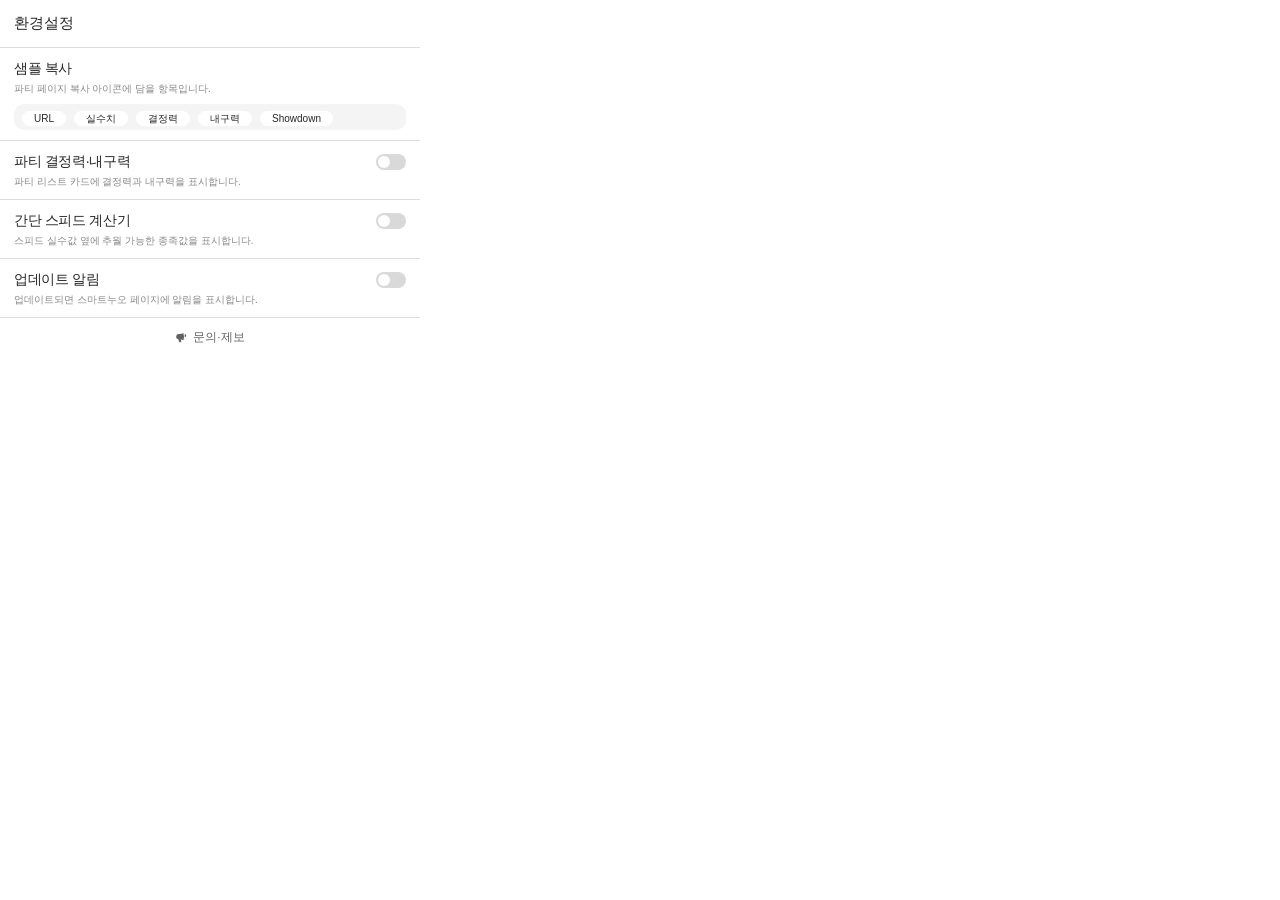
==== commit f0d6fdfc: "feat(ext): site-style copy bubble, drop calc URL input - Copy icons show the site's own "복사 완료" bubb" ====
--- a/extension/popup.html
+++ b/extension/popup.html
@@ -29,15 +29,6 @@
           <label class="settings-option-row" for="optPow"><input type="checkbox" id="optPow" /><span>결정력</span></label>
           <label class="settings-option-row" for="optBulk"><input type="checkbox" id="optBulk" /><span>내구력</span></label>
           <label class="settings-option-row" for="optSd"><input type="checkbox" id="optSd" /><span>Showdown</span></label>
-        </div>
-      </section>
-
-      <section class="options-section" aria-labelledby="entry-heading">
-        <h3 id="entry-heading" class="options-heading">바로가기</h3>
-        <p class="sub options-desc">스마트누오 화면에 도우미 기능을 표시합니다.</p>
-        <div class="settings-options-row" role="group" aria-labelledby="entry-heading">
-          <label class="settings-option-row" for="showCalcFloating"><input type="checkbox" id="showCalcFloating" /><span>계산기 · 스피드 내 파티</span></label>
-          <label class="settings-option-row" for="showTeamBuilderFloating"><input type="checkbox" id="showTeamBuilderFloating" /><span>파티 복사 아이콘</span></label>
         </div>
       </section>
 
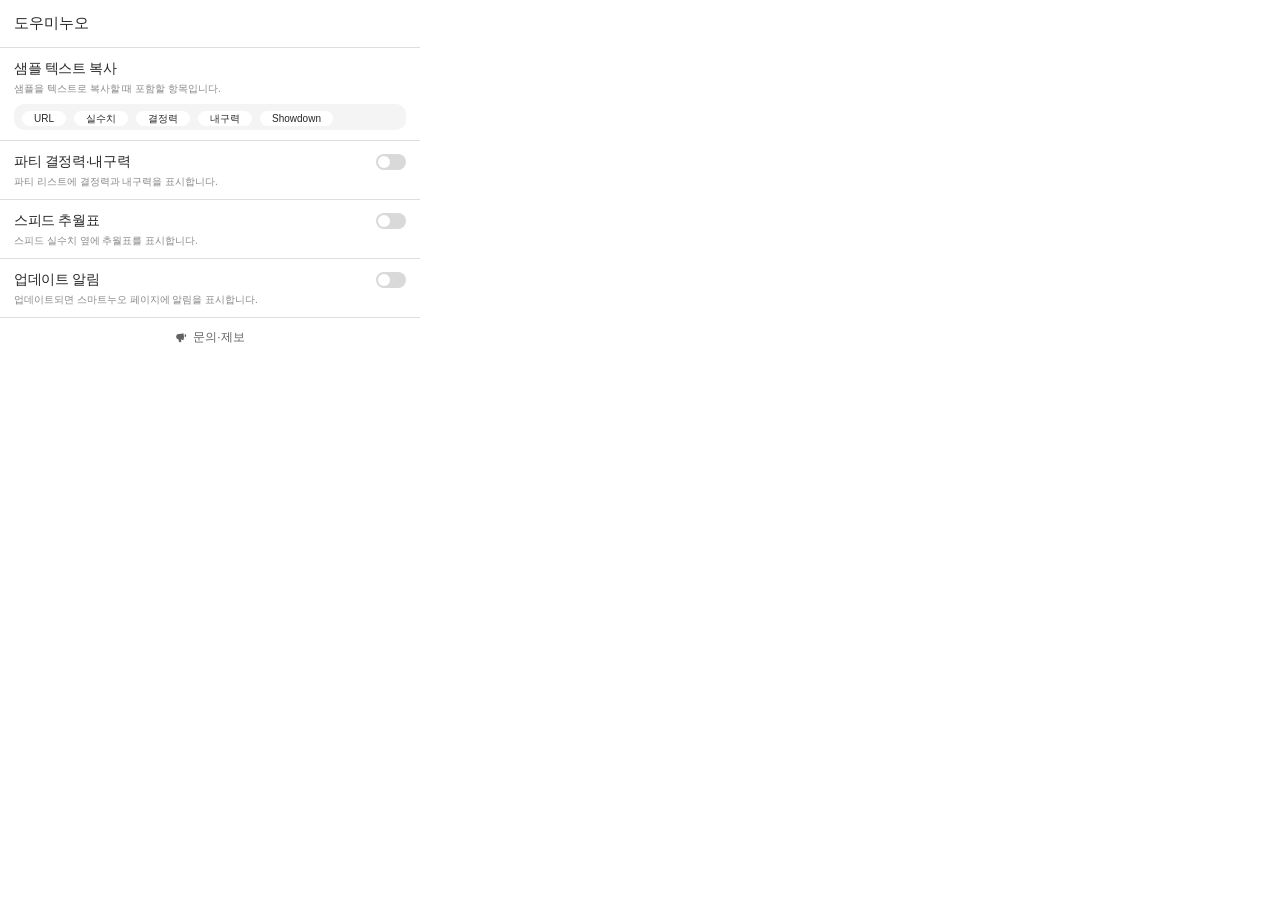
==== commit a0c8da0b: "docs: refine Korean wording in readme, changelog, settings popup Settings labels renamed (샘플 텍스트 복사," ====
--- a/extension/popup.html
+++ b/extension/popup.html
@@ -9,7 +9,7 @@
 <body>
   <div class="wrap">
     <header class="popup-head">
-      <h1 class="popup-title">환경설정</h1>
+      <h1 class="popup-title">도우미누오</h1>
       <a id="popupVersion"
          class="popup-version"
          href="https://github.com/HyunbinPark2359/douminuo/blob/main/CHANGELOG.md"
@@ -21,8 +21,8 @@
     <section id="panelSettings" role="region" aria-label="환경설정">
 
       <section class="options-section" aria-labelledby="copy-heading">
-        <h3 id="copy-heading" class="options-heading">샘플 복사</h3>
-        <p class="sub options-desc">파티 페이지 복사 아이콘에 담을 항목입니다.</p>
+        <h3 id="copy-heading" class="options-heading">샘플 텍스트 복사</h3>
+        <p class="sub options-desc">샘플을 텍스트로 복사할 때 포함할 항목입니다.</p>
         <div class="settings-options-row" role="group" aria-labelledby="copy-heading">
           <label class="settings-option-row" for="optUrls"><input type="checkbox" id="optUrls" /><span>URL</span></label>
           <label class="settings-option-row" for="optReal"><input type="checkbox" id="optReal" /><span>실수치</span></label>
@@ -40,18 +40,18 @@
             <span class="toggle-switch-track" aria-hidden="true"></span>
           </label>
         </div>
-        <p class="sub options-desc">파티 리스트 카드에 결정력과 내구력을 표시합니다.</p>
+        <p class="sub options-desc">파티 리스트에 결정력과 내구력을 표시합니다.</p>
       </section>
 
       <section class="options-section" aria-labelledby="simple-speed-heading">
         <div class="settings-heading-row">
-          <h3 id="simple-speed-heading" class="options-heading">간단 스피드 계산기</h3>
+          <h3 id="simple-speed-heading" class="options-heading">스피드 추월표</h3>
           <label class="toggle-switch" title="켜기/끄기">
             <input type="checkbox" id="simpleSpeedCalcEnabled" aria-labelledby="simple-speed-heading" />
             <span class="toggle-switch-track" aria-hidden="true"></span>
           </label>
         </div>
-        <p class="sub options-desc">스피드 실수값 옆에 추월 가능한 종족값을 표시합니다.</p>
+        <p class="sub options-desc">스피드 실수치 옆에 추월표를 표시합니다.</p>
       </section>
 
       <section class="options-section" aria-labelledby="update-notice-heading">
